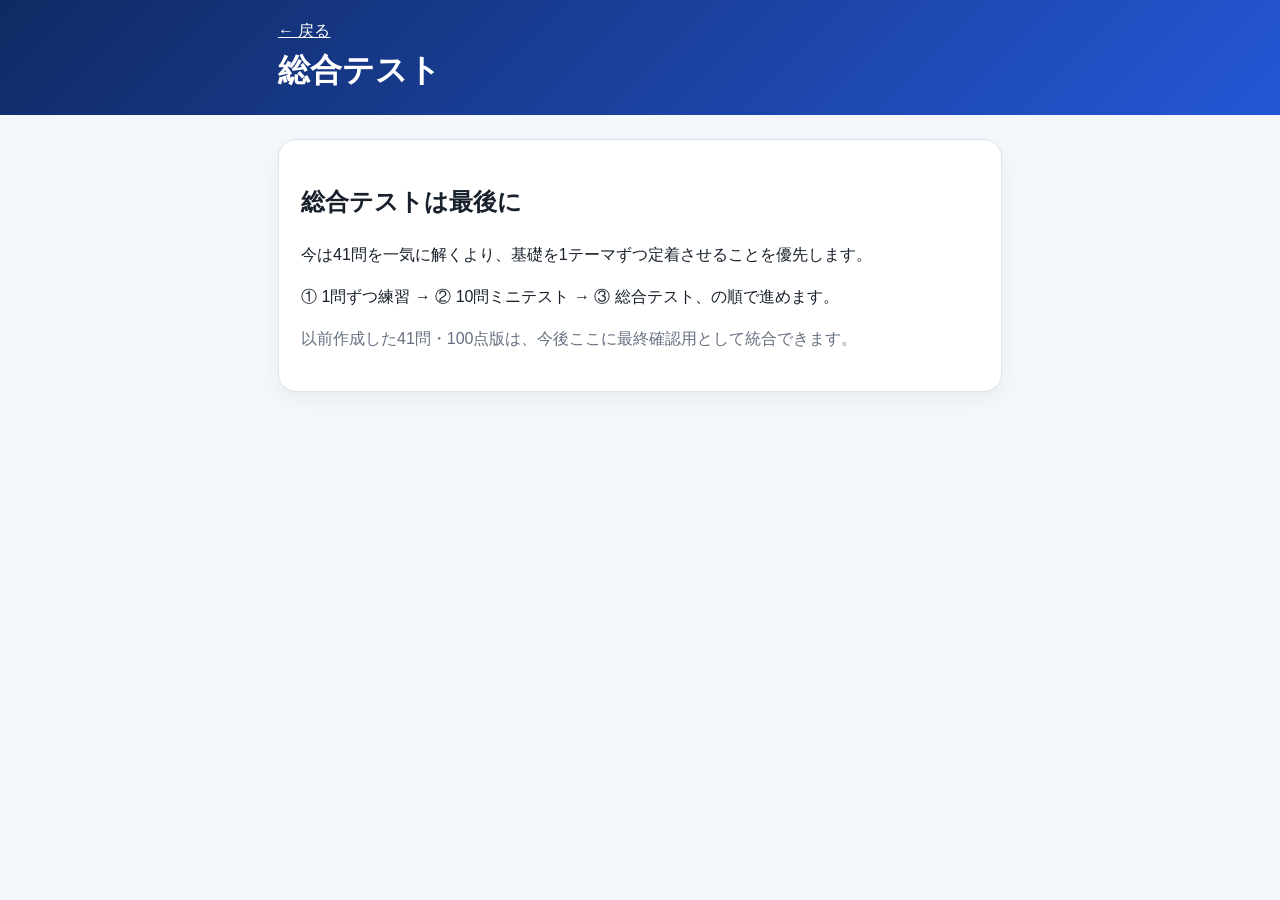
==== full.html @ 0c950dfe "Add files via upload" ====
<!doctype html><html lang="ja"><head><meta charset="utf-8"><meta name="viewport" content="width=device-width,initial-scale=1">
<title>総合テスト</title><link rel="stylesheet" href="assets/style.css"></head><body>
<header class="small"><div class="wrap"><a href="index.html">← 戻る</a><h1>総合テスト</h1></div></header>
<main class="wrap"><section class="card"><h2>総合テストは最後に</h2>
<p>今は41問を一気に解くより、基礎を1テーマずつ定着させることを優先します。</p>
<p>① 1問ずつ練習 → ② 10問ミニテスト → ③ 総合テスト、の順で進めます。</p>
<p class="note">以前作成した41問・100点版は、今後ここに最終確認用として統合できます。</p></section></main></body></html>
---- assets/style.css ----
*{box-sizing:border-box}body{margin:0;background:#f4f7fb;color:#17202b;font-family:-apple-system,BlinkMacSystemFont,"Segoe UI","Noto Sans JP",sans-serif;line-height:1.65}.wrap{max-width:760px;margin:auto;padding:0 18px}header{background:linear-gradient(135deg,#102a63,#2457d6);color:#fff;padding:38px 0}header.small{padding:18px 0}header p{margin:0 0 5px}header h1{margin:0}header a{color:#fff}.card{background:#fff;border:1px solid #dce3ec;border-radius:18px;padding:22px;margin:24px 0;box-shadow:0 7px 22px #0f23400d}.lesson{display:flex;align-items:center;gap:14px;text-decoration:none;color:inherit;border:1px solid #dce3ec;border-radius:14px;padding:14px;margin:10px 0}.lesson:hover{background:#f7f9ff}.lesson.done{border-color:#74a986;background:#f3fbf5}.num{display:grid;place-items:center;width:36px;height:36px;border-radius:50%;background:#eef3ff;color:#2457d6;font-weight:800}.lesson small{display:block;color:#667080}.btn{display:inline-block;border:0;background:#2457d6;color:#fff;padding:12px 18px;border-radius:11px;font-weight:800;text-decoration:none;cursor:pointer;margin-top:12px}.btn.sub{background:#edf1f6;color:#263243}input{width:100%;font-size:20px;padding:13px;border:1px solid #cfd8e3;border-radius:10px}.rule{background:#eef3ff;border-radius:12px;padding:14px}.example{font-size:18px;font-weight:700}.meter{height:9px;background:#e5eaf0;border-radius:99px;margin-top:20px;overflow:hidden}.meter div{height:100%;background:#2457d6;width:0}.ok{color:#137333;font-weight:800}.ng{color:#b3261e;font-weight:800}.feedback{background:#f7f9fc;padding:12px;border-radius:10px;margin-top:12px}.hide{display:none}.mini-q{padding:15px 0;border-bottom:1px solid #e1e6ed}.note{color:#667080}
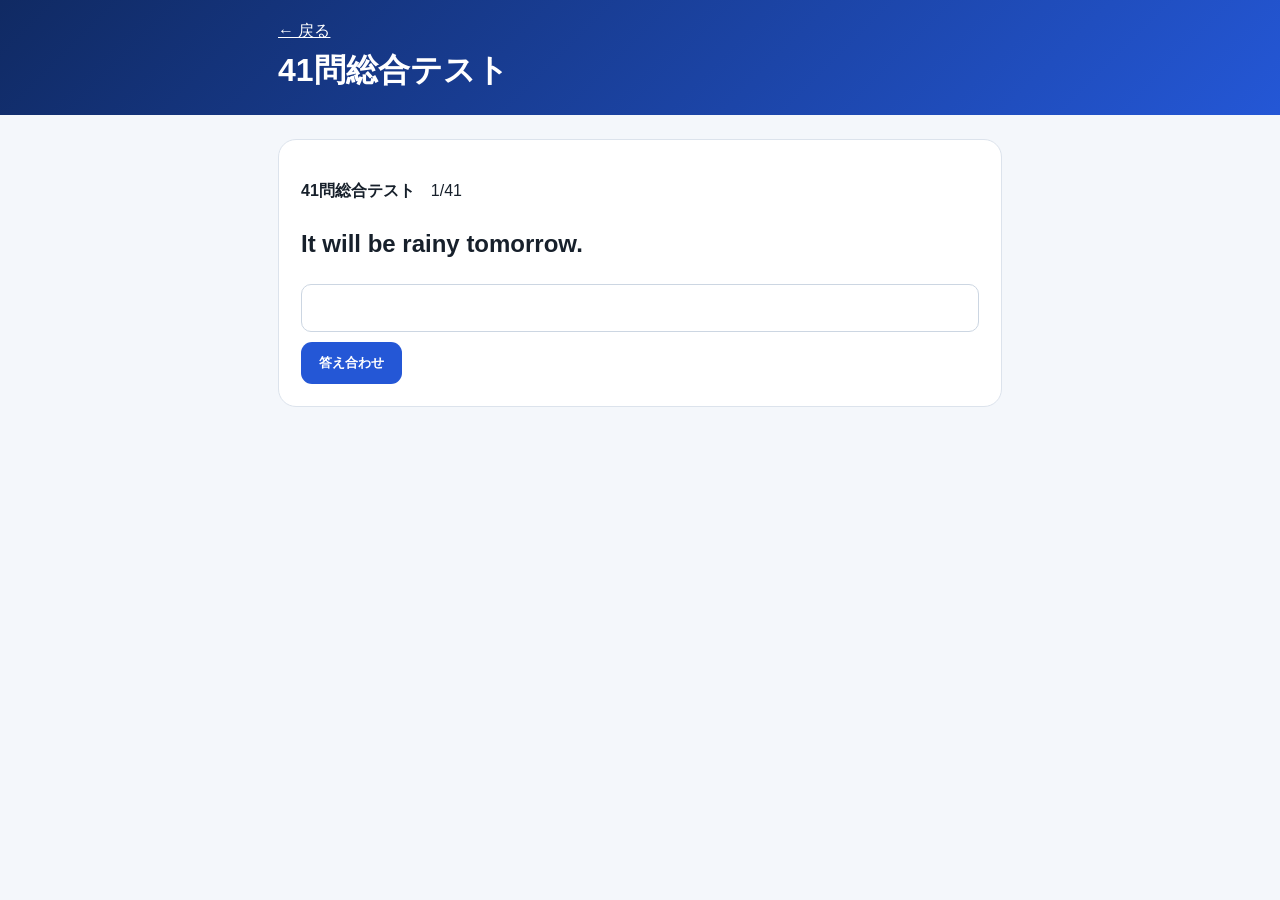
==== commit f894feff: "Add files via upload" ====
--- a/full.html
+++ b/full.html
@@ -1,7 +1 @@
-<!doctype html><html lang="ja"><head><meta charset="utf-8"><meta name="viewport" content="width=device-width,initial-scale=1">
-<title>総合テスト</title><link rel="stylesheet" href="assets/style.css"></head><body>
-<header class="small"><div class="wrap"><a href="index.html">← 戻る</a><h1>総合テスト</h1></div></header>
-<main class="wrap"><section class="card"><h2>総合テストは最後に</h2>
-<p>今は41問を一気に解くより、基礎を1テーマずつ定着させることを優先します。</p>
-<p>① 1問ずつ練習 → ② 10問ミニテスト → ③ 総合テスト、の順で進めます。</p>
-<p class="note">以前作成した41問・100点版は、今後ここに最終確認用として統合できます。</p></section></main></body></html>+<!doctype html><html lang="ja"><head><meta charset="utf-8"><link rel="stylesheet" href="assets/style.css"><meta name="viewport" content="width=device-width,initial-scale=1"></head><body><header class="small"><div class="wrap"><a href="index.html">← 戻る</a><h1>41問総合テスト</h1></div></header><main class="wrap"><section class="card"><div id="box"></div></section></main><script src="data/sections.js"></script><script src="assets/runner.js"></script><script>run(SECTIONS.flatMap(s=>s.questions), '41問総合テスト','full-best')</script></body></html>
--- a/assets/style.css
+++ b/assets/style.css
@@ -1 +1 @@
-*{box-sizing:border-box}body{margin:0;background:#f4f7fb;color:#17202b;font-family:-apple-system,BlinkMacSystemFont,"Segoe UI","Noto Sans JP",sans-serif;line-height:1.65}.wrap{max-width:760px;margin:auto;padding:0 18px}header{background:linear-gradient(135deg,#102a63,#2457d6);color:#fff;padding:38px 0}header.small{padding:18px 0}header p{margin:0 0 5px}header h1{margin:0}header a{color:#fff}.card{background:#fff;border:1px solid #dce3ec;border-radius:18px;padding:22px;margin:24px 0;box-shadow:0 7px 22px #0f23400d}.lesson{display:flex;align-items:center;gap:14px;text-decoration:none;color:inherit;border:1px solid #dce3ec;border-radius:14px;padding:14px;margin:10px 0}.lesson:hover{background:#f7f9ff}.lesson.done{border-color:#74a986;background:#f3fbf5}.num{display:grid;place-items:center;width:36px;height:36px;border-radius:50%;background:#eef3ff;color:#2457d6;font-weight:800}.lesson small{display:block;color:#667080}.btn{display:inline-block;border:0;background:#2457d6;color:#fff;padding:12px 18px;border-radius:11px;font-weight:800;text-decoration:none;cursor:pointer;margin-top:12px}.btn.sub{background:#edf1f6;color:#263243}input{width:100%;font-size:20px;padding:13px;border:1px solid #cfd8e3;border-radius:10px}.rule{background:#eef3ff;border-radius:12px;padding:14px}.example{font-size:18px;font-weight:700}.meter{height:9px;background:#e5eaf0;border-radius:99px;margin-top:20px;overflow:hidden}.meter div{height:100%;background:#2457d6;width:0}.ok{color:#137333;font-weight:800}.ng{color:#b3261e;font-weight:800}.feedback{background:#f7f9fc;padding:12px;border-radius:10px;margin-top:12px}.hide{display:none}.mini-q{padding:15px 0;border-bottom:1px solid #e1e6ed}.note{color:#667080}+*{box-sizing:border-box}body{margin:0;background:#f4f7fb;color:#17202b;font-family:-apple-system,BlinkMacSystemFont,"Segoe UI","Noto Sans JP",sans-serif;line-height:1.65}.wrap{max-width:760px;margin:auto;padding:0 18px}header{background:linear-gradient(135deg,#102a63,#2457d6);color:white;padding:35px 0}header.small{padding:18px 0}header h1{margin:0}header a{color:white}.card{background:white;border:1px solid #dce3ec;border-radius:18px;padding:22px;margin:24px 0}.lesson{display:flex;gap:14px;align-items:center;text-decoration:none;color:inherit;border:1px solid #dce3ec;border-radius:14px;padding:14px;margin:10px 0}.num{display:grid;place-items:center;width:36px;height:36px;border-radius:50%;background:#eef3ff;color:#2457d6;font-weight:800}.lesson small{display:block;color:#667080}.btn{display:inline-block;border:0;background:#2457d6;color:white;padding:12px 18px;border-radius:11px;font-weight:800;text-decoration:none;cursor:pointer;margin-top:10px}.sub{background:#edf1f6;color:#263243}input{width:100%;font-size:19px;padding:12px;border:1px solid #ccd6e2;border-radius:10px}.feedback{padding:12px;border-radius:10px;background:#f6f8fb;margin-top:12px}.ok{color:#137333}.ng{color:#b3261e}
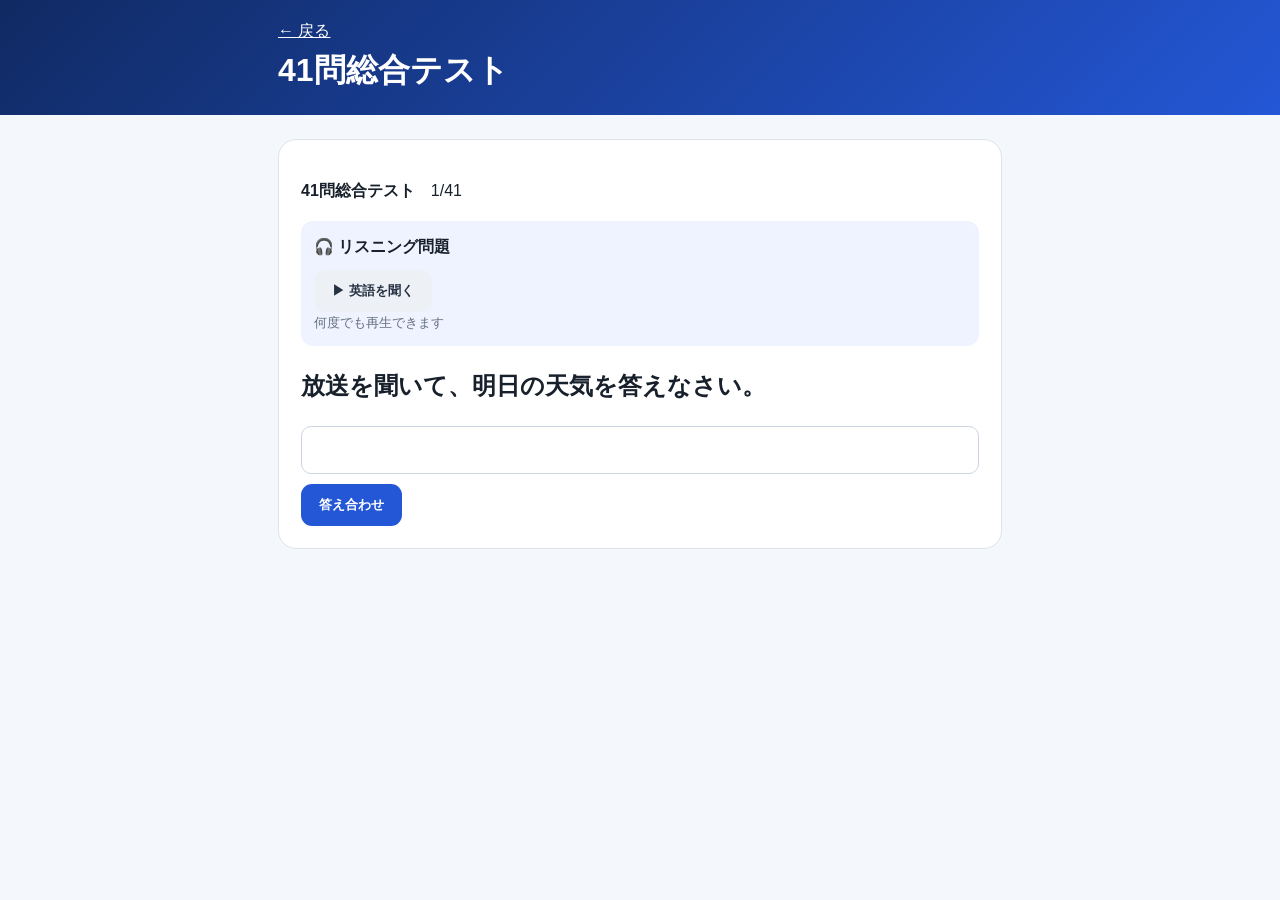
==== commit 071e1864: "Add files via upload" ====
--- a/full.html
+++ b/full.html
@@ -1 +1 @@
-<!doctype html><html lang="ja"><head><meta charset="utf-8"><link rel="stylesheet" href="assets/style.css"><meta name="viewport" content="width=device-width,initial-scale=1"></head><body><header class="small"><div class="wrap"><a href="index.html">← 戻る</a><h1>41問総合テスト</h1></div></header><main class="wrap"><section class="card"><div id="box"></div></section></main><script src="data/sections.js"></script><script src="assets/runner.js"></script><script>run(SECTIONS.flatMap(s=>s.questions), '41問総合テスト','full-best')</script></body></html>+<!doctype html><html lang="ja"><head><meta charset="utf-8"><meta name="viewport" content="width=device-width,initial-scale=1"><link rel="stylesheet" href="assets/style.css"></head><body><header class="small"><div class="wrap"><a href="index.html">← 戻る</a><h1>41問総合テスト</h1></div></header><main class="wrap"><section class="card"><div id="box"></div></section></main><script src="data/sections.js"></script><script src="assets/runner.js"></script><script>run(SECTIONS.flatMap(s=>s.questions),'41問総合テスト','full-best')</script></body></html>
--- a/assets/style.css
+++ b/assets/style.css
@@ -1 +1 @@
-*{box-sizing:border-box}body{margin:0;background:#f4f7fb;color:#17202b;font-family:-apple-system,BlinkMacSystemFont,"Segoe UI","Noto Sans JP",sans-serif;line-height:1.65}.wrap{max-width:760px;margin:auto;padding:0 18px}header{background:linear-gradient(135deg,#102a63,#2457d6);color:white;padding:35px 0}header.small{padding:18px 0}header h1{margin:0}header a{color:white}.card{background:white;border:1px solid #dce3ec;border-radius:18px;padding:22px;margin:24px 0}.lesson{display:flex;gap:14px;align-items:center;text-decoration:none;color:inherit;border:1px solid #dce3ec;border-radius:14px;padding:14px;margin:10px 0}.num{display:grid;place-items:center;width:36px;height:36px;border-radius:50%;background:#eef3ff;color:#2457d6;font-weight:800}.lesson small{display:block;color:#667080}.btn{display:inline-block;border:0;background:#2457d6;color:white;padding:12px 18px;border-radius:11px;font-weight:800;text-decoration:none;cursor:pointer;margin-top:10px}.sub{background:#edf1f6;color:#263243}input{width:100%;font-size:19px;padding:12px;border:1px solid #ccd6e2;border-radius:10px}.feedback{padding:12px;border-radius:10px;background:#f6f8fb;margin-top:12px}.ok{color:#137333}.ng{color:#b3261e}+*{box-sizing:border-box}body{margin:0;background:#f4f7fb;color:#17202b;font-family:-apple-system,BlinkMacSystemFont,"Segoe UI","Noto Sans JP",sans-serif;line-height:1.65}.wrap{max-width:760px;margin:auto;padding:0 18px}header{background:linear-gradient(135deg,#102a63,#2457d6);color:white;padding:34px 0}header.small{padding:18px 0}header h1{margin:0}header a{color:white}.card{background:white;border:1px solid #dce3ec;border-radius:18px;padding:22px;margin:24px 0}.lesson{display:flex;gap:14px;align-items:center;text-decoration:none;color:inherit;border:1px solid #dce3ec;border-radius:14px;padding:14px;margin:10px 0}.num{display:grid;place-items:center;width:36px;height:36px;border-radius:50%;background:#eef3ff;color:#2457d6;font-weight:800}.lesson small{display:block;color:#667080}.btn{display:inline-block;border:0;background:#2457d6;color:white;padding:12px 18px;border-radius:11px;font-weight:800;text-decoration:none;cursor:pointer;margin-top:10px}.sub{background:#edf1f6;color:#263243}input{width:100%;font-size:19px;padding:12px;border:1px solid #ccd6e2;border-radius:10px}.feedback,.audio{padding:13px;border-radius:12px;background:#f6f8fb;margin:12px 0}.audio{background:#eef3ff}.ok{color:#137333}.ng{color:#b3261e}.hint{font-size:13px;color:#667080}@media(max-width:600px){.btn{min-height:48px;font-size:16px}.audio .btn{width:100%}.card{padding:18px}}
